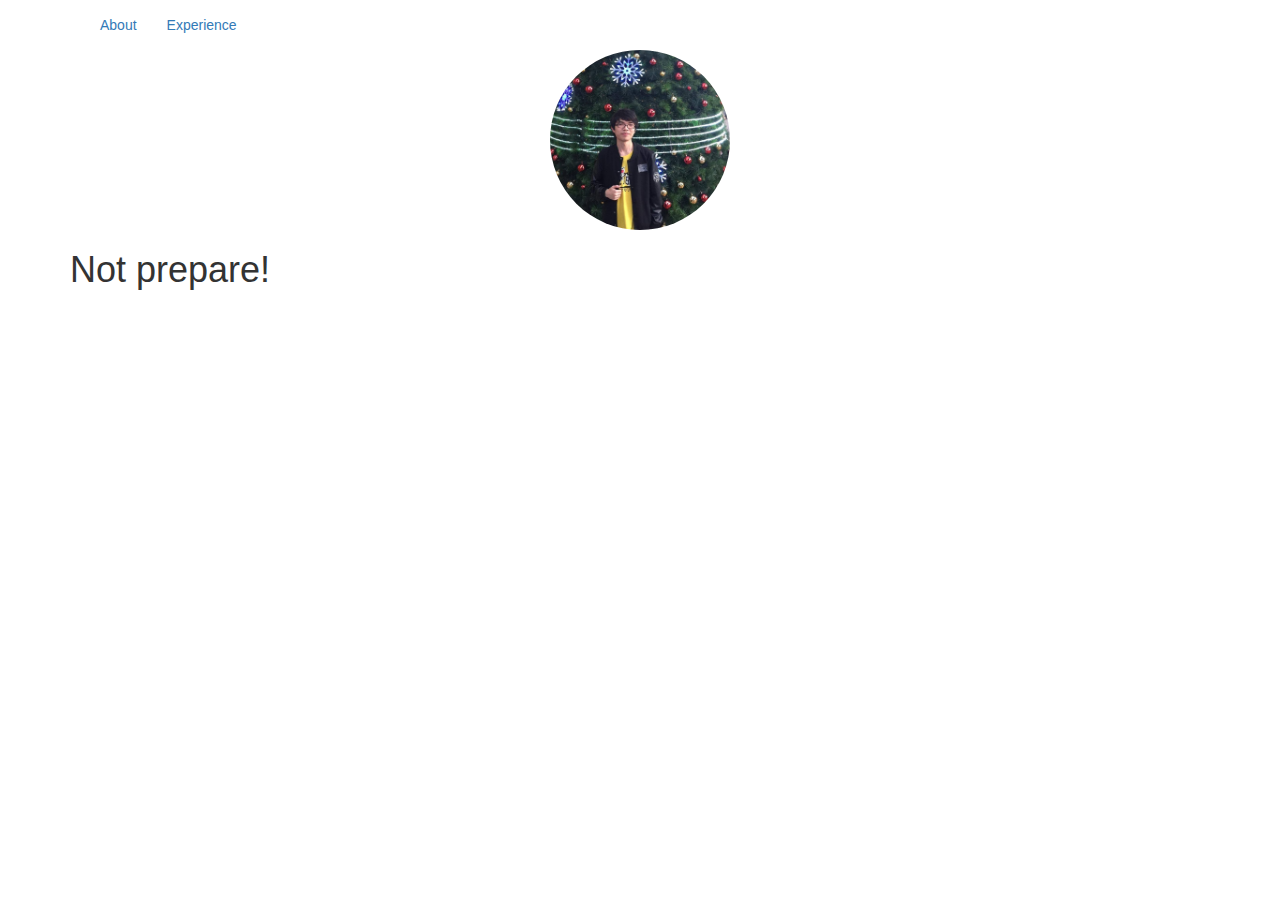
==== index.html @ da37b889 "modify" ====
<!DOCTYPE html>

<html>
	<head>
		<title>profile</title>
		<meta name="viewport" content="width=device-width, initial-scale=1">
		<meta name="viewport" content="width=device-width, initial-scale=1, maximum-scale=1, user-scalable=no">
		<script src="js/jquery-3.1.1.min.js"></script>
		<link rel="stylesheet" href="css/bootstrap-theme.min.css" >
		<link rel="stylesheet" href="css/bootstrap.min.css">
		<link rel="stylesheet" href="css/profile.css">
		<script src="js/bootstrap.min.js"></script>
		
		
	</head>
    <body>
		<nav navbar navbar-default navbar-fixed-top" role="navigation">
			<div class="container">
				<div class="navbar-header">
					<div class="collapse navbar-collapse">
						<ul class="nav navbar-nav navbar-uppercase">
							<li> 
								<a href data-scroll="true" data-id="about"> About</a>
							</li>
							<li> 
								<a href data-scroll="true" data-id="about"> Experience</a>
							</li>
						</ul>
					</div>
				</div>
			</div>
		</nav>
		<div class="container">
			<div>
				<img src="img/photo.jpg" alt="photo" class="img-circle center-block picture">
			</div>
			<div>
				<h1>Not prepare!</h1>
			</div>
		</div>
	</body>
 </html>
---- css/profile.css ----
.picture {
	width: 180px;
	height: 180px;
}
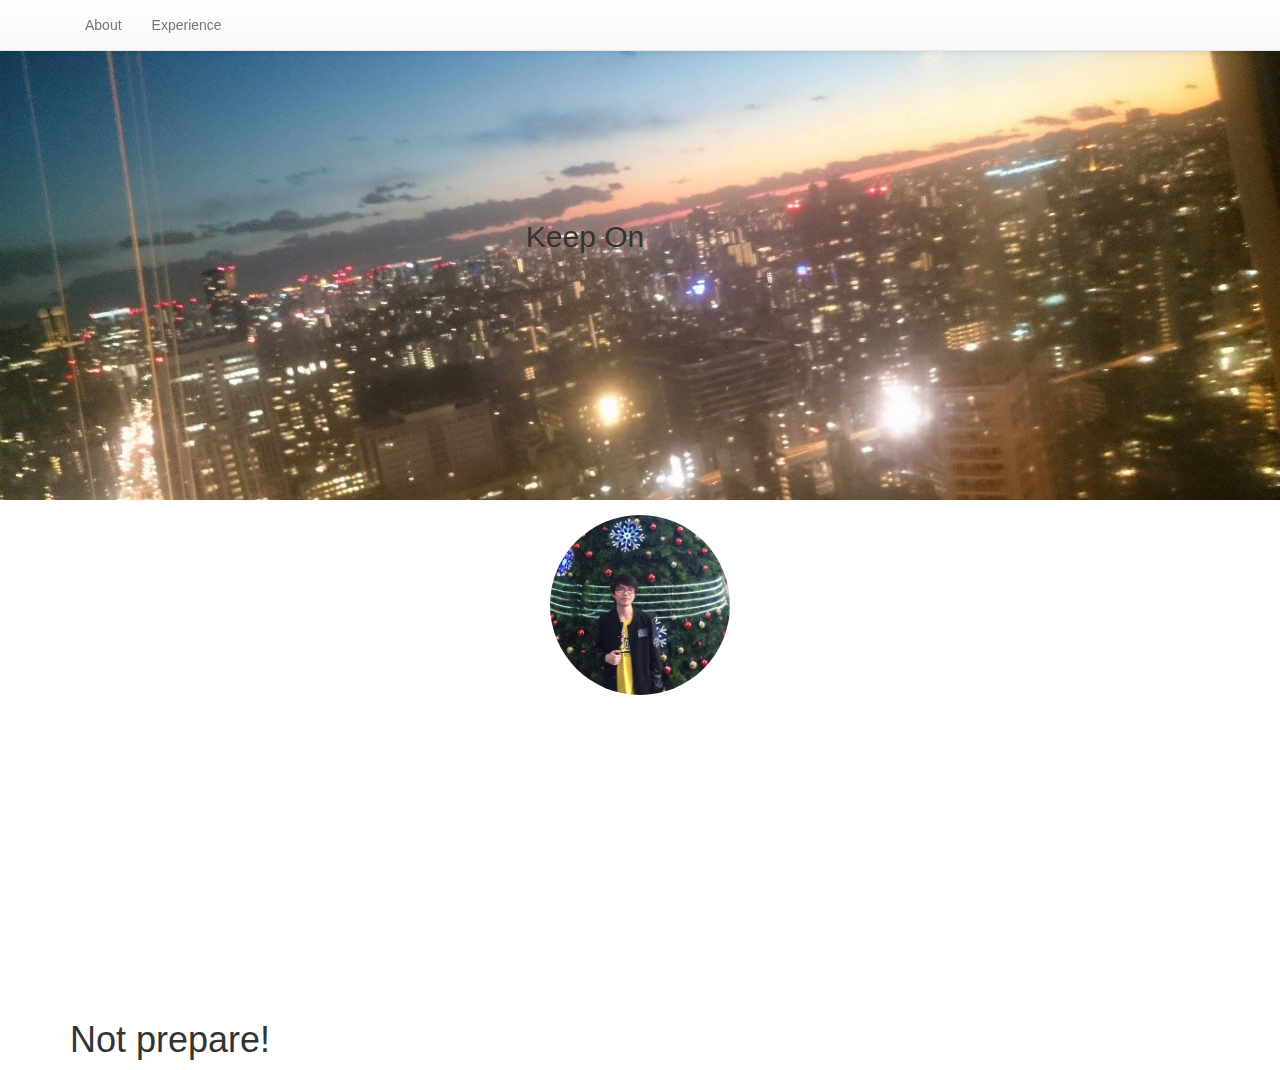
==== commit b0b542aa: "set div inside img" ====
--- a/index.html
+++ b/index.html
@@ -7,14 +7,14 @@
 		<meta name="viewport" content="width=device-width, initial-scale=1, maximum-scale=1, user-scalable=no">
 		<script src="js/jquery-3.1.1.min.js"></script>
 		<link rel="stylesheet" href="css/bootstrap-theme.min.css" >
-		<link rel="stylesheet" href="css/bootstrap.min.css">
+		<link rel="stylesheet" href="css/bootstrap.css">
 		<link rel="stylesheet" href="css/profile.css">
 		<script src="js/bootstrap.min.js"></script>
 		
 		
 	</head>
     <body>
-		<nav navbar navbar-default navbar-fixed-top" role="navigation">
+		<nav class="navbar navbar-default navbar-fixed-top" role="navigation">
 			<div class="container">
 				<div class="navbar-header">
 					<div class="collapse navbar-collapse">
@@ -30,8 +30,16 @@
 				</div>
 			</div>
 		</nav>
+		<div class="section-header">
+			<div class="patter-image">
+				<img src="img/night.jpg" alt="night" class="img-rounded center-block header-image">
+				<div class="container header-content">
+					<h2>Keep On</h2>
+				</div>
+			</div>
+		</div>
 		<div class="container">
-			<div>
+			<div class="patter-image">
 				<img src="img/photo.jpg" alt="photo" class="img-circle center-block picture">
 			</div>
 			<div>
--- a/css/profile.css
+++ b/css/profile.css
@@ -1,4 +1,30 @@
 .picture {
 	width: 180px;
 	height: 180px;
-}+}
+
+.patter-image{
+	background-size: 100%;
+	height: 500px;
+	overflow: hidden;
+	width: 100%;
+	padding-bottom: 15px;
+	padding-top: 15px;
+	display: block;
+}
+
+.section-header{
+	position: relative;
+}
+
+.header-image{
+	width: 100%;
+}
+
+.header-content{
+	top: 40%;
+	display: block;
+	text-align: center;
+	position: absolute;
+}
+
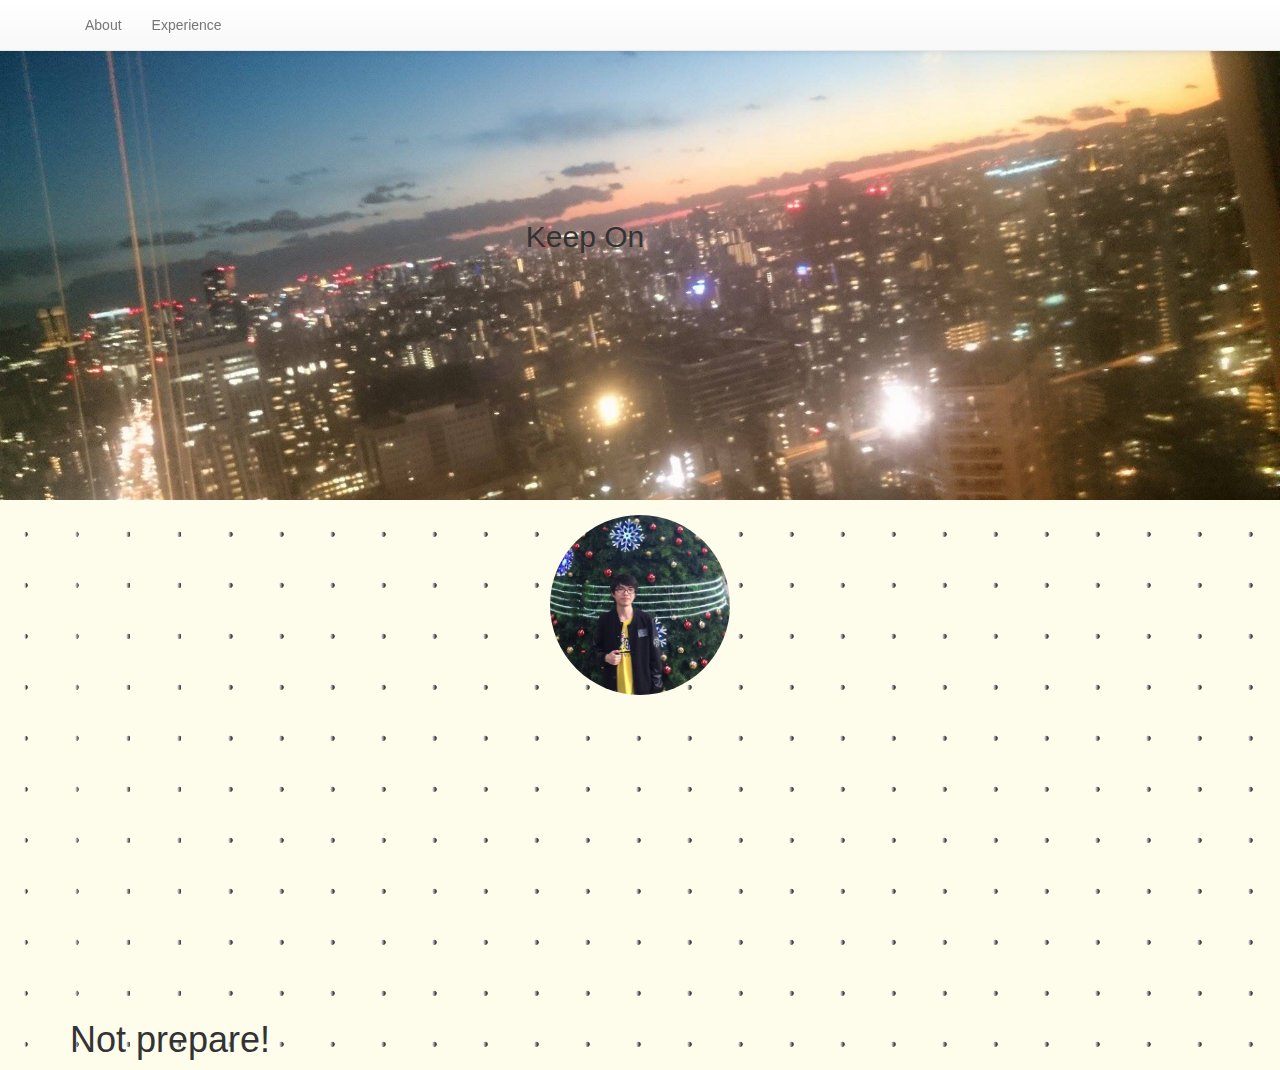
==== commit 3d5b465a: "dot" ====
--- a/index.html
+++ b/index.html
@@ -13,7 +13,7 @@
 		
 		
 	</head>
-    <body>
+    <body class="background">
 		<nav class="navbar navbar-default navbar-fixed-top" role="navigation">
 			<div class="container">
 				<div class="navbar-header">
--- a/css/profile.css
+++ b/css/profile.css
@@ -1,3 +1,8 @@
+body{
+	background: url("../img/dot.svg") #fefcea;
+	background-repeat: repeat;
+}
+
 .picture {
 	width: 180px;
 	height: 180px;
@@ -24,7 +29,11 @@
 .header-content{
 	top: 40%;
 	display: block;
+	position: absolute;
 	text-align: center;
-	position: absolute;
+}
+nav{
+	background-color: #dd2643;
+	
 }
 
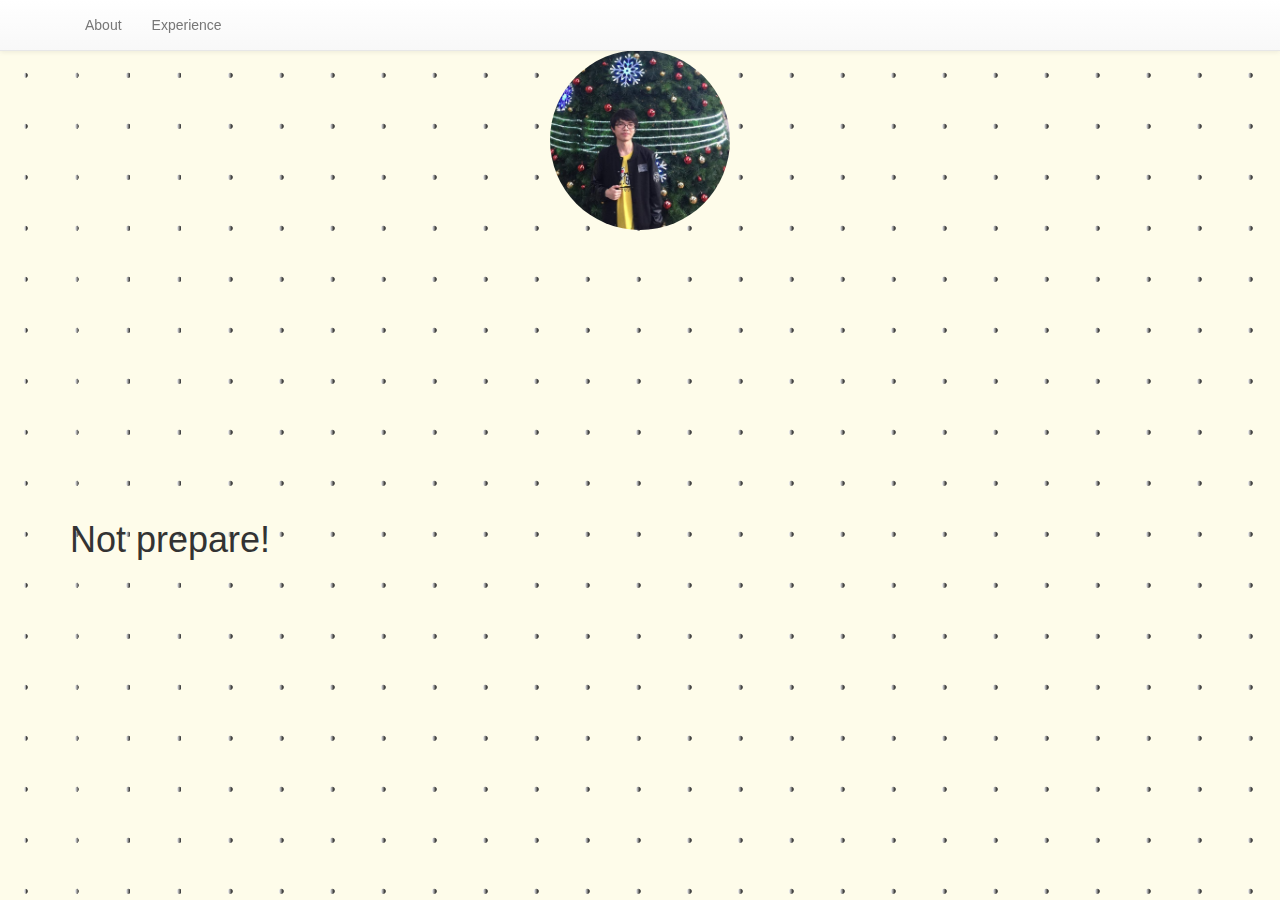
==== commit 74500e40: "rm img" ====
--- a/index.html
+++ b/index.html
@@ -14,7 +14,7 @@
 		
 	</head>
     <body class="background">
-		<nav class="navbar navbar-default navbar-fixed-top" role="navigation">
+		<nav class="navbar navbar-default navbar-fixed-top unselectable" role="navigation">
 			<div class="container">
 				<div class="navbar-header">
 					<div class="collapse navbar-collapse">
@@ -30,17 +30,9 @@
 				</div>
 			</div>
 		</nav>
-		<div class="section-header">
-			<div class="patter-image">
-				<img src="img/night.jpg" alt="night" class="img-rounded center-block header-image">
-				<div class="container header-content">
-					<h2>Keep On</h2>
-				</div>
-			</div>
-		</div>
 		<div class="container">
-			<div class="patter-image">
-				<img src="img/photo.jpg" alt="photo" class="img-circle center-block picture">
+			<div class="patter-image container">
+				<img src="img/photo.jpg" alt="photo" class="img-circle center-block picture ">
 			</div>
 			<div>
 				<h1>Not prepare!</h1>
--- a/css/profile.css
+++ b/css/profile.css
@@ -13,27 +13,27 @@
 	height: 500px;
 	overflow: hidden;
 	width: 100%;
-	padding-bottom: 15px;
-	padding-top: 15px;
+	padding-bottom: 50px;
+	padding-top: 50px;
 	display: block;
+	position: center top;
+	
 }
 
 .section-header{
 	position: relative;
 }
 
-.header-image{
-	width: 100%;
-}
 
-.header-content{
-	top: 40%;
-	display: block;
-	position: absolute;
-	text-align: center;
-}
 nav{
 	background-color: #dd2643;
 	
 }
 
+.unselectable{
+    user-select: none;
+    -moz-user-select: none;
+    -khtml-user-select: none;
+    -webkit-user-select: none;
+    -o-user-select: none;
+}
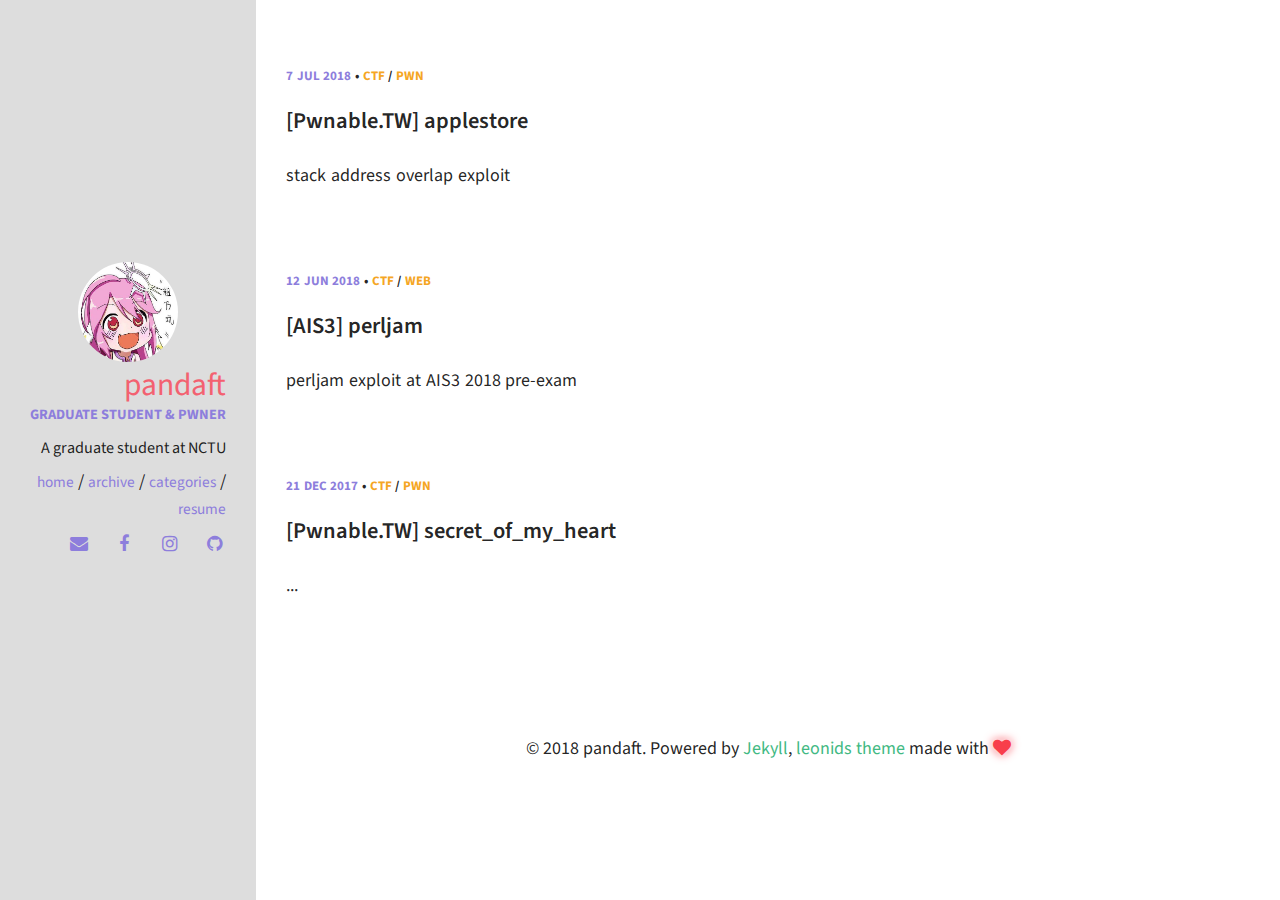
==== commit da038587: "{Add}[Pwnable.tw] applestore" ====
--- a/index.html
+++ b/index.html
@@ -1,42 +1,290 @@
 <!DOCTYPE html>
-
-<html>
-	<head>
-		<title>profile</title>
-		<meta name="viewport" content="width=device-width, initial-scale=1">
-		<meta name="viewport" content="width=device-width, initial-scale=1, maximum-scale=1, user-scalable=no">
-		<script src="js/jquery-3.1.1.min.js"></script>
-		<link rel="stylesheet" href="css/bootstrap-theme.min.css" >
-		<link rel="stylesheet" href="css/bootstrap.css">
-		<link rel="stylesheet" href="css/profile.css">
-		<script src="js/bootstrap.min.js"></script>
-		
-		
-	</head>
-    <body class="background">
-		<nav class="navbar navbar-default navbar-fixed-top unselectable" role="navigation">
-			<div class="container">
-				<div class="navbar-header">
-					<div class="collapse navbar-collapse">
-						<ul class="nav navbar-nav navbar-uppercase">
-							<li> 
-								<a href data-scroll="true" data-id="about"> About</a>
-							</li>
-							<li> 
-								<a href data-scroll="true" data-id="about"> Experience</a>
-							</li>
-						</ul>
-					</div>
-				</div>
-			</div>
-		</nav>
-		<div class="container">
-			<div class="patter-image container">
-				<img src="img/photo.jpg" alt="photo" class="img-circle center-block picture ">
-			</div>
-			<div>
-				<h1>Not prepare!</h1>
-			</div>
-		</div>
-	</body>
- </html>+<html lang="en">
+
+
+  
+
+
+
+  
+
+
+<head>
+  <meta charset="UTF-8">
+  <meta http-equiv="X-UA-Compatible" content="IE=edge">
+  <meta name="description" content="A simple and awesome blog theme powered by jekyll.">
+  <meta name="keywords" content="Programming, PHP, and Ruby">
+  <meta name="author" content="Leonids">
+  <meta name="viewport" content="width=device-width, initial-scale=1.0">
+  <meta name="theme-color" content="#f5f5f5">
+
+  <!-- Twitter Tags -->
+  <meta name="twitter:card" content="summary">
+  <meta name="twitter:title" content="Leonids">
+  <meta name="twitter:description" content="A simple and awesome blog theme powered by jekyll.">
+  <meta name="twitter:image" content="https://WenYang-Lai.github.io//img/leonids-logo.png">
+
+  <!-- Open Graph Tags -->
+  <meta property="og:type" content="blog">
+  <meta property="og:url" content="https://WenYang-Lai.github.io/">
+  <meta property="og:title" content="Leonids">
+  <meta property="og:description" content="A simple and awesome blog theme powered by jekyll.">
+  <meta property="og:image" content="https://WenYang-Lai.github.io//img/leonids-logo.png">
+  <title>Leonids</title>
+
+  <!-- CSS files -->
+  <link rel="stylesheet" href="https://WenYang-Lai.github.io//css/font-awesome.min.css">
+  <link rel="stylesheet" href="https://WenYang-Lai.github.io//css/main.css">
+
+  <link rel="canonical" href="https://WenYang-Lai.github.io//">
+  <link rel="alternate" type="application/rss+xml" title="Leonids" href="https://WenYang-Lai.github.io/ /feed.xml " />
+
+  <!-- Icons -->
+  <!-- 16x16 -->
+  <link rel="shortcut icon" href="https://WenYang-Lai.github.io//favicon.ico">
+  <!-- 32x32 -->
+  <link rel="shortcut icon" href="https://WenYang-Lai.github.io//favicon.png">
+</head>
+
+
+<body>
+  <div class="row">
+    <div class="col s12 m2">
+      <div class="table cover">
+         
+
+<div class="cover-card table-cell table-middle">
+  
+  <img src="https://WenYang-Lai.github.io//img/avatar.jpg" alt="" class="avatar">
+  
+  <a href="https://WenYang-Lai.github.io//" class="author_name">pandaft</a>
+  <span class="author_job">Graduate Student & Pwner</span>
+  <span class="author_bio mbm">A graduate student at NCTU</span>
+  <nav class="nav">
+    <ul class="nav-list">
+      <li class="nav-item">
+        <a href="https://WenYang-Lai.github.io//">home</a>
+        <span>/</span>
+      </li>
+       
+      <li class="nav-item">
+        <a href="https://WenYang-Lai.github.io//archive/">Archive</a>
+        
+          <span>/</span>
+        
+      </li>
+          
+      <li class="nav-item">
+        <a href="https://WenYang-Lai.github.io//categories/">Categories</a>
+        
+          <span>/</span>
+        
+      </li>
+            
+      <li class="nav-item">
+        <a href="https://WenYang-Lai.github.io//resume/">Resume</a>
+        
+      </li>
+       
+    </ul>
+  </nav>
+  <script type="text/javascript">
+  // based on http://stackoverflow.com/a/10300743/280842
+  function gen_mail_to_link(hs, subject) {
+    var lhs,rhs;
+    var p = hs.split('@');
+    lhs = p[0];
+    rhs = p[1];
+    document.write("<a class=\"social-link-item\" target=\"_blank\" href=\"mailto");
+    document.write(":" + lhs + "@");
+    document.write(rhs + "?subject=" + subject + "\"><i class=\"fa fa-fw fa-envelope\"></i><\/a>");
+  }
+</script>
+<div class="social-links">
+  <ul>
+    
+      <li>
+      <script>gen_mail_to_link('x3639026@gmail.com', 'Hello from website');</script>
+      </li>
+    
+    
+    <li><a href="http://facebook.com/100000212816902" class="social-link-item" target="_blank"><i class="fa fa-fw fa-facebook"></i></a></li>
+    
+    
+    
+    <li><a href="http://instagram.com/wenyanglai" class="social-link-item" target="_blank"><i class="fa fa-fw fa-instagram"></i></a></li>
+    
+    <li><a href="http://github.com/WenYang-Lai" class="social-link-item" target="_blank"><i class="fa fa-fw fa-github"></i></a></li>
+    
+    
+    
+    
+    
+    
+    
+    
+    
+    
+    
+    
+  </ul>
+</div>
+
+</div>
+
+      </div>
+    </div>
+    <div class="col s12 m8">
+      <div class="post-listing">
+        
+<section class="post">
+  <header class="post-header">
+    <p class="post-meta">
+      <span class="post-date">
+        7 JUL 2018
+      </span>
+      
+      •
+      
+        <a class="post-cat" href="https://WenYang-Lai.github.io//categories/#ctf">ctf</a>
+        
+        <span>/</span>
+        
+      
+        <a class="post-cat" href="https://WenYang-Lai.github.io//categories/#pwn">pwn</a>
+        
+      
+      
+    </p>
+    <h4>
+      <a href="https://WenYang-Lai.github.io//articles/2018-07/%5BPwnableTW%5D-applestore" class="post-title" title="&#91;Pwnable.TW&#93; applestore">&#91;Pwnable.TW&#93; applestore</a>
+      
+    </h4>
+
+    
+      
+    
+
+    </header>
+
+    
+    <div class="post-description">
+      <p>
+        stack address overlap exploit
+      </p>
+    </div>
+    
+
+    
+
+</section>
+
+<section class="post">
+  <header class="post-header">
+    <p class="post-meta">
+      <span class="post-date">
+        12 JUN 2018
+      </span>
+      
+      •
+      
+        <a class="post-cat" href="https://WenYang-Lai.github.io//categories/#ctf">ctf</a>
+        
+        <span>/</span>
+        
+      
+        <a class="post-cat" href="https://WenYang-Lai.github.io//categories/#web">web</a>
+        
+      
+      
+    </p>
+    <h4>
+      <a href="https://WenYang-Lai.github.io//articles/2018-06/AIS3_perljam" class="post-title" title="&#91;AIS3&#93; perljam">&#91;AIS3&#93; perljam</a>
+      
+    </h4>
+
+    
+      
+    
+
+    </header>
+
+    
+    <div class="post-description">
+      <p>
+        perljam exploit at AIS3 2018 pre-exam
+      </p>
+    </div>
+    
+
+    
+
+</section>
+
+<section class="post">
+  <header class="post-header">
+    <p class="post-meta">
+      <span class="post-date">
+        21 DEC 2017
+      </span>
+      
+      •
+      
+        <a class="post-cat" href="https://WenYang-Lai.github.io//categories/#ctf">ctf</a>
+        
+        <span>/</span>
+        
+      
+        <a class="post-cat" href="https://WenYang-Lai.github.io//categories/#pwn">pwn</a>
+        
+      
+      
+    </p>
+    <h4>
+      <a href="https://WenYang-Lai.github.io//articles/2017-12/%5BPwnableTW%5D-secret_of_my_heart" class="post-title" title="&#91;Pwnable.TW&#93; secret_of_my_heart">&#91;Pwnable.TW&#93; secret_of_my_heart</a>
+      
+    </h4>
+
+    
+      
+    
+
+    </header>
+
+    
+    <div class="post-description">
+      <p>
+        ...
+      </p>
+    </div>
+    
+
+    
+
+</section>
+
+
+        <footer>
+  &copy; 2018 pandaft. Powered by <a href="http://jekyllrb.com/">Jekyll</a>, <a href="http://github.com/renyuanz/leonids/">leonids theme</a> made with <i class="fa fa-heart heart-icon"></i>
+</footer>
+
+      </div>
+    </div>
+  </div>
+  <script type="text/javascript" src="https://WenYang-Lai.github.io//js/jquery-3.2.1.min.js"></script>
+<script type="text/javascript" src="https://WenYang-Lai.github.io//js/main.js"></script>
+
+<!-- Asynchronous Google Analytics snippet -->
+<script>
+  (function(i,s,o,g,r,a,m){i['GoogleAnalyticsObject']=r;i[r]=i[r]||function(){
+  (i[r].q=i[r].q||[]).push(arguments)},i[r].l=1*new Date();a=s.createElement(o),
+  m=s.getElementsByTagName(o)[0];a.async=1;a.src=g;m.parentNode.insertBefore(a,m)
+  })(window,document,'script','https://www.google-analytics.com/analytics.js','ga');
+  ga('create', 'UA-62251910-2', 'auto');
+  ga('send', 'pageview');
+</script>
+
+
+
+</body>
+</html>
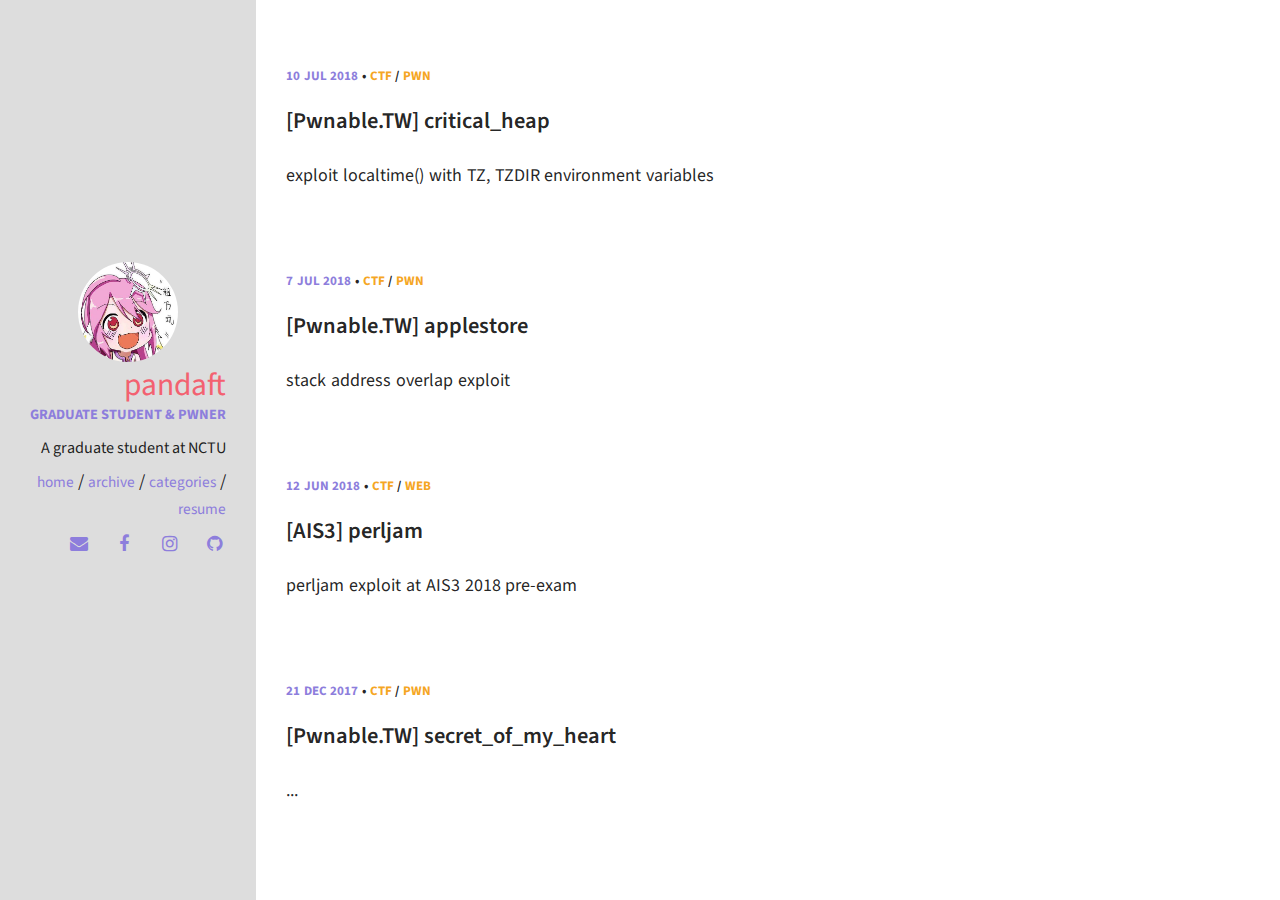
==== commit 7ce4e79d: "{Add}[Pwnable.tw] critical_heap" ====
--- a/index.html
+++ b/index.html
@@ -141,6 +141,48 @@
   <header class="post-header">
     <p class="post-meta">
       <span class="post-date">
+        10 JUL 2018
+      </span>
+      
+      •
+      
+        <a class="post-cat" href="https://WenYang-Lai.github.io//categories/#ctf">ctf</a>
+        
+        <span>/</span>
+        
+      
+        <a class="post-cat" href="https://WenYang-Lai.github.io//categories/#pwn">pwn</a>
+        
+      
+      
+    </p>
+    <h4>
+      <a href="https://WenYang-Lai.github.io//articles/2018-07/%5BPwnableTW%5D-critical_heap" class="post-title" title="&#91;Pwnable.TW&#93; critical_heap">&#91;Pwnable.TW&#93; critical_heap</a>
+      
+    </h4>
+
+    
+      
+    
+
+    </header>
+
+    
+    <div class="post-description">
+      <p>
+        exploit localtime() with TZ, TZDIR environment variables
+      </p>
+    </div>
+    
+
+    
+
+</section>
+
+<section class="post">
+  <header class="post-header">
+    <p class="post-meta">
+      <span class="post-date">
         7 JUL 2018
       </span>
       
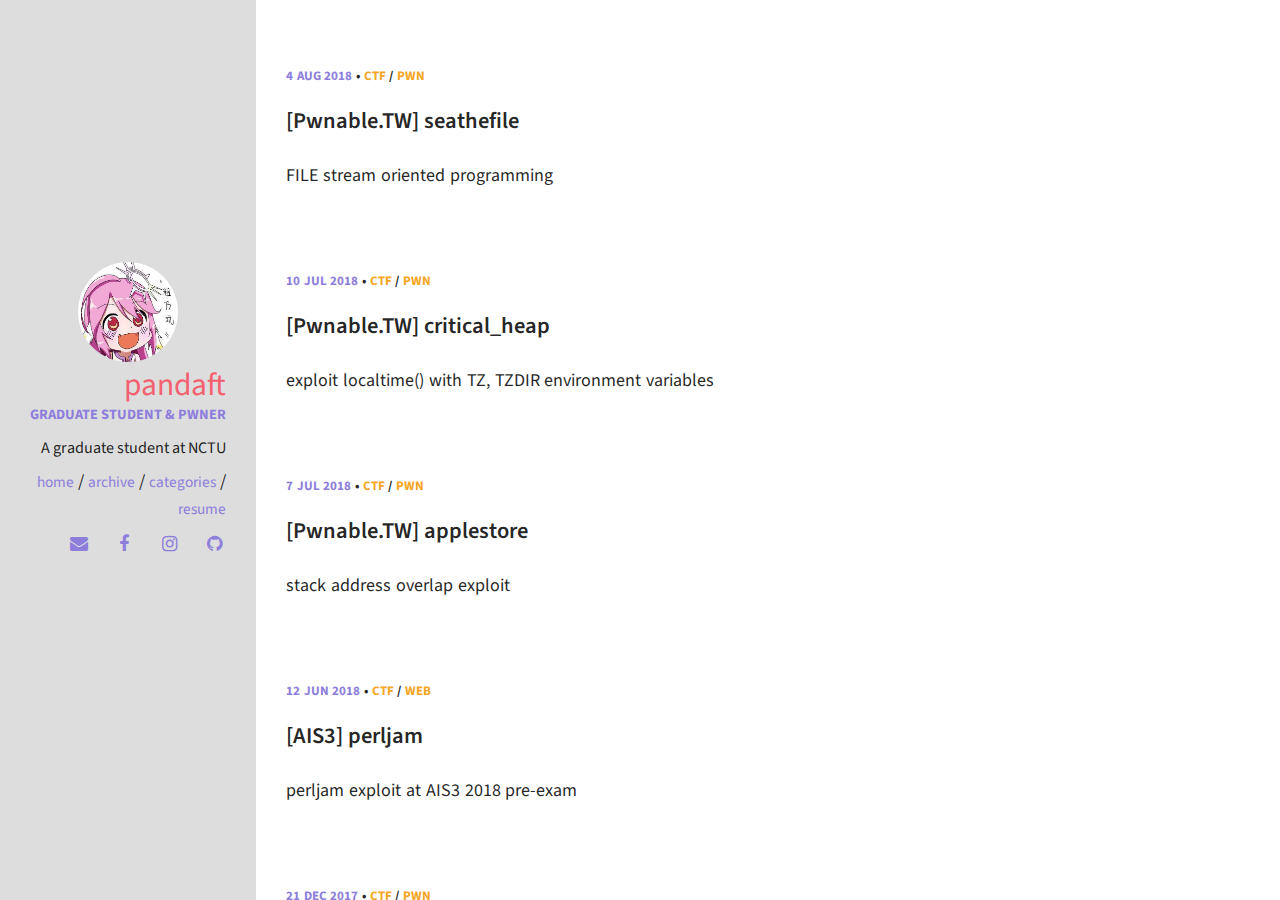
==== commit ee002828: "{Add}[PwnableTW] seathefile" ====
--- a/index.html
+++ b/index.html
@@ -141,6 +141,48 @@
   <header class="post-header">
     <p class="post-meta">
       <span class="post-date">
+        4 AUG 2018
+      </span>
+      
+      •
+      
+        <a class="post-cat" href="https://WenYang-Lai.github.io//categories/#ctf">ctf</a>
+        
+        <span>/</span>
+        
+      
+        <a class="post-cat" href="https://WenYang-Lai.github.io//categories/#pwn">pwn</a>
+        
+      
+      
+    </p>
+    <h4>
+      <a href="https://WenYang-Lai.github.io//articles/2018-08/%5BPwnableTW%5D-seathefile" class="post-title" title="&#91;Pwnable.TW&#93; seathefile">&#91;Pwnable.TW&#93; seathefile</a>
+      
+    </h4>
+
+    
+      
+    
+
+    </header>
+
+    
+    <div class="post-description">
+      <p>
+        FILE stream oriented programming
+      </p>
+    </div>
+    
+
+    
+
+</section>
+
+<section class="post">
+  <header class="post-header">
+    <p class="post-meta">
+      <span class="post-date">
         10 JUL 2018
       </span>
       
